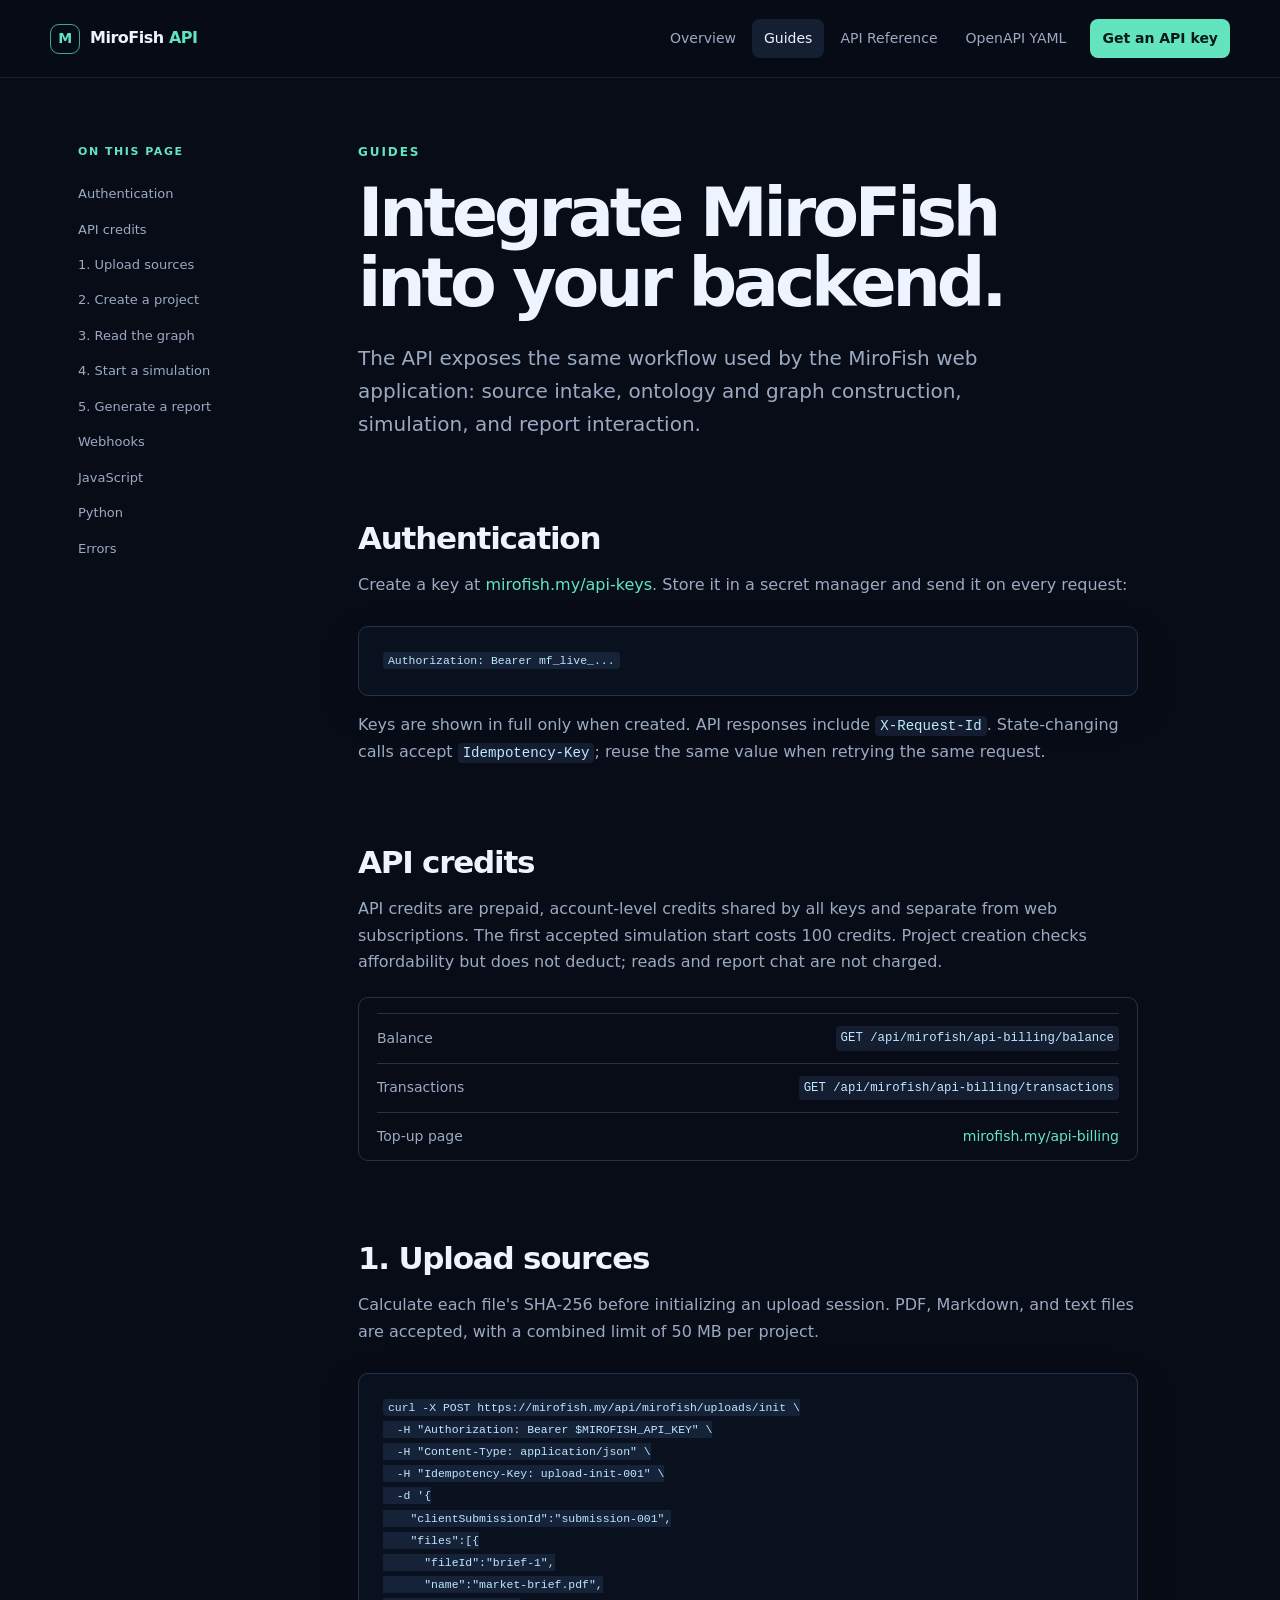
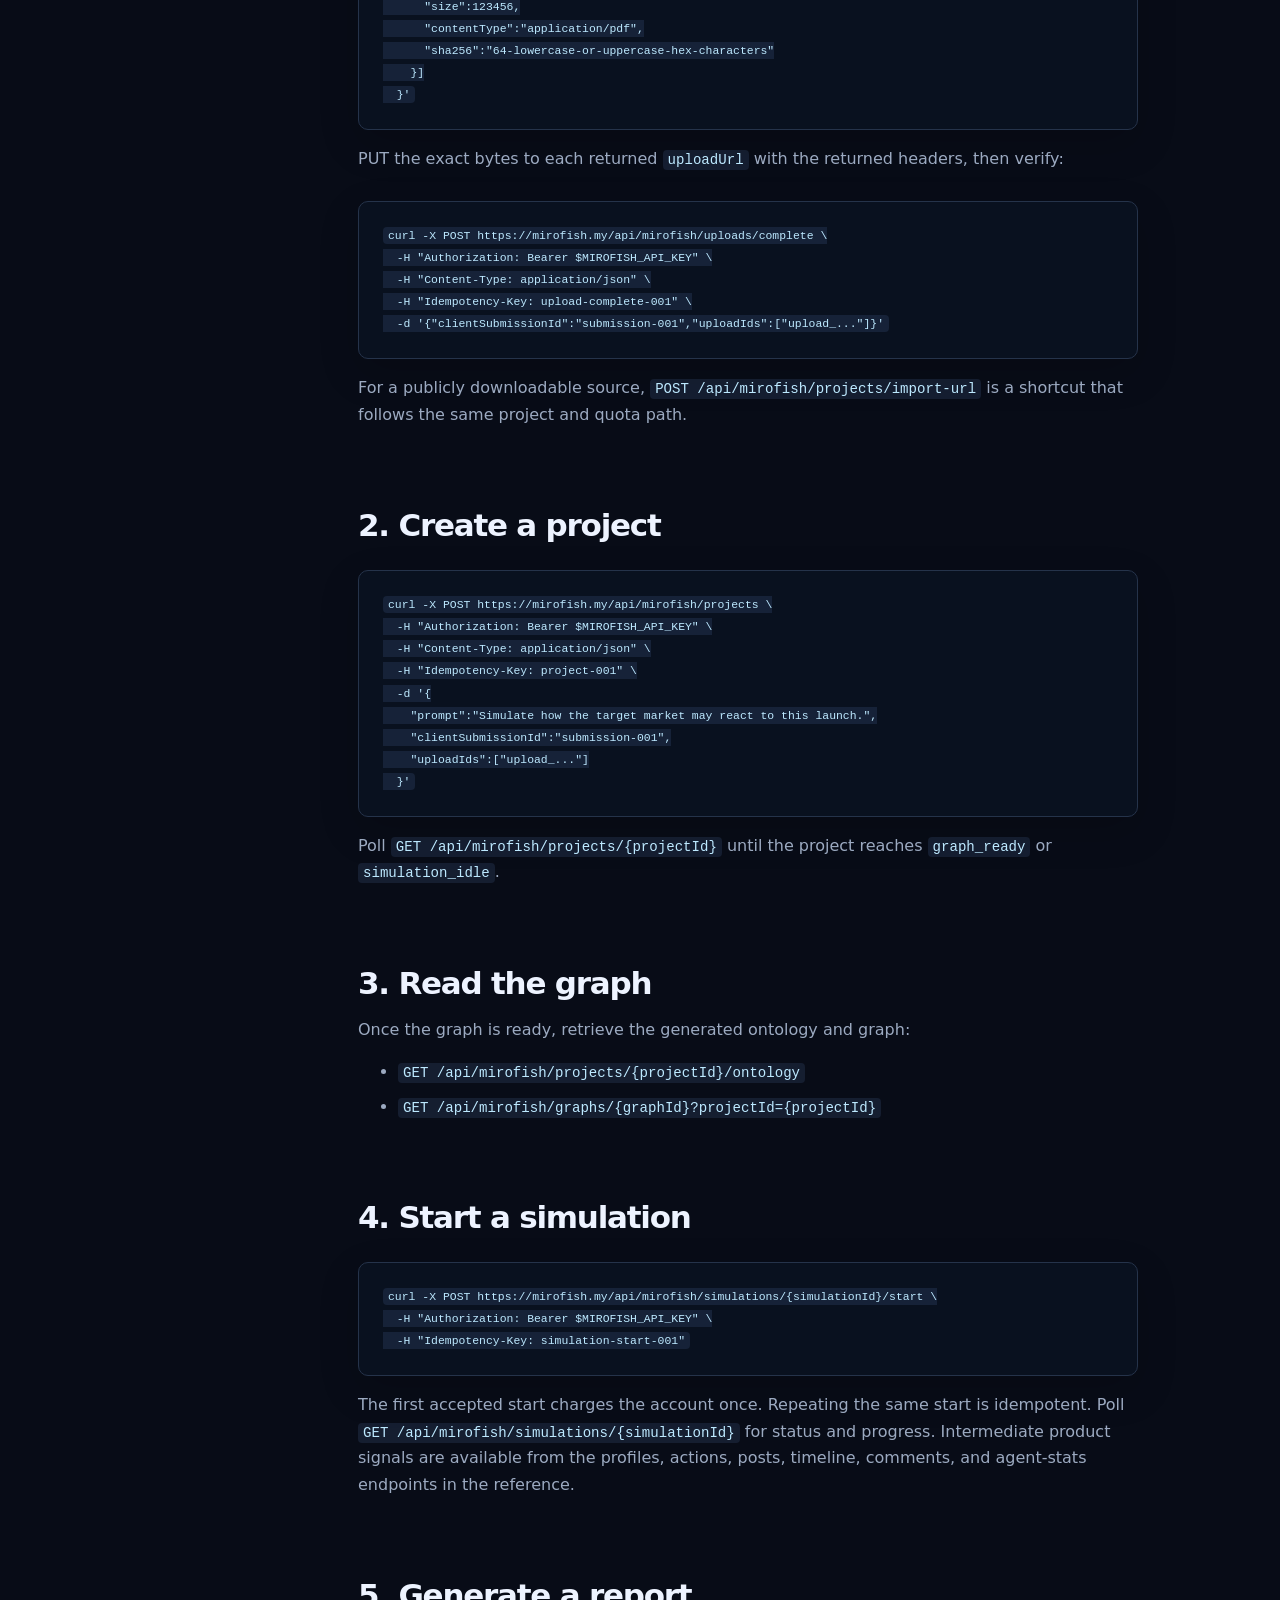
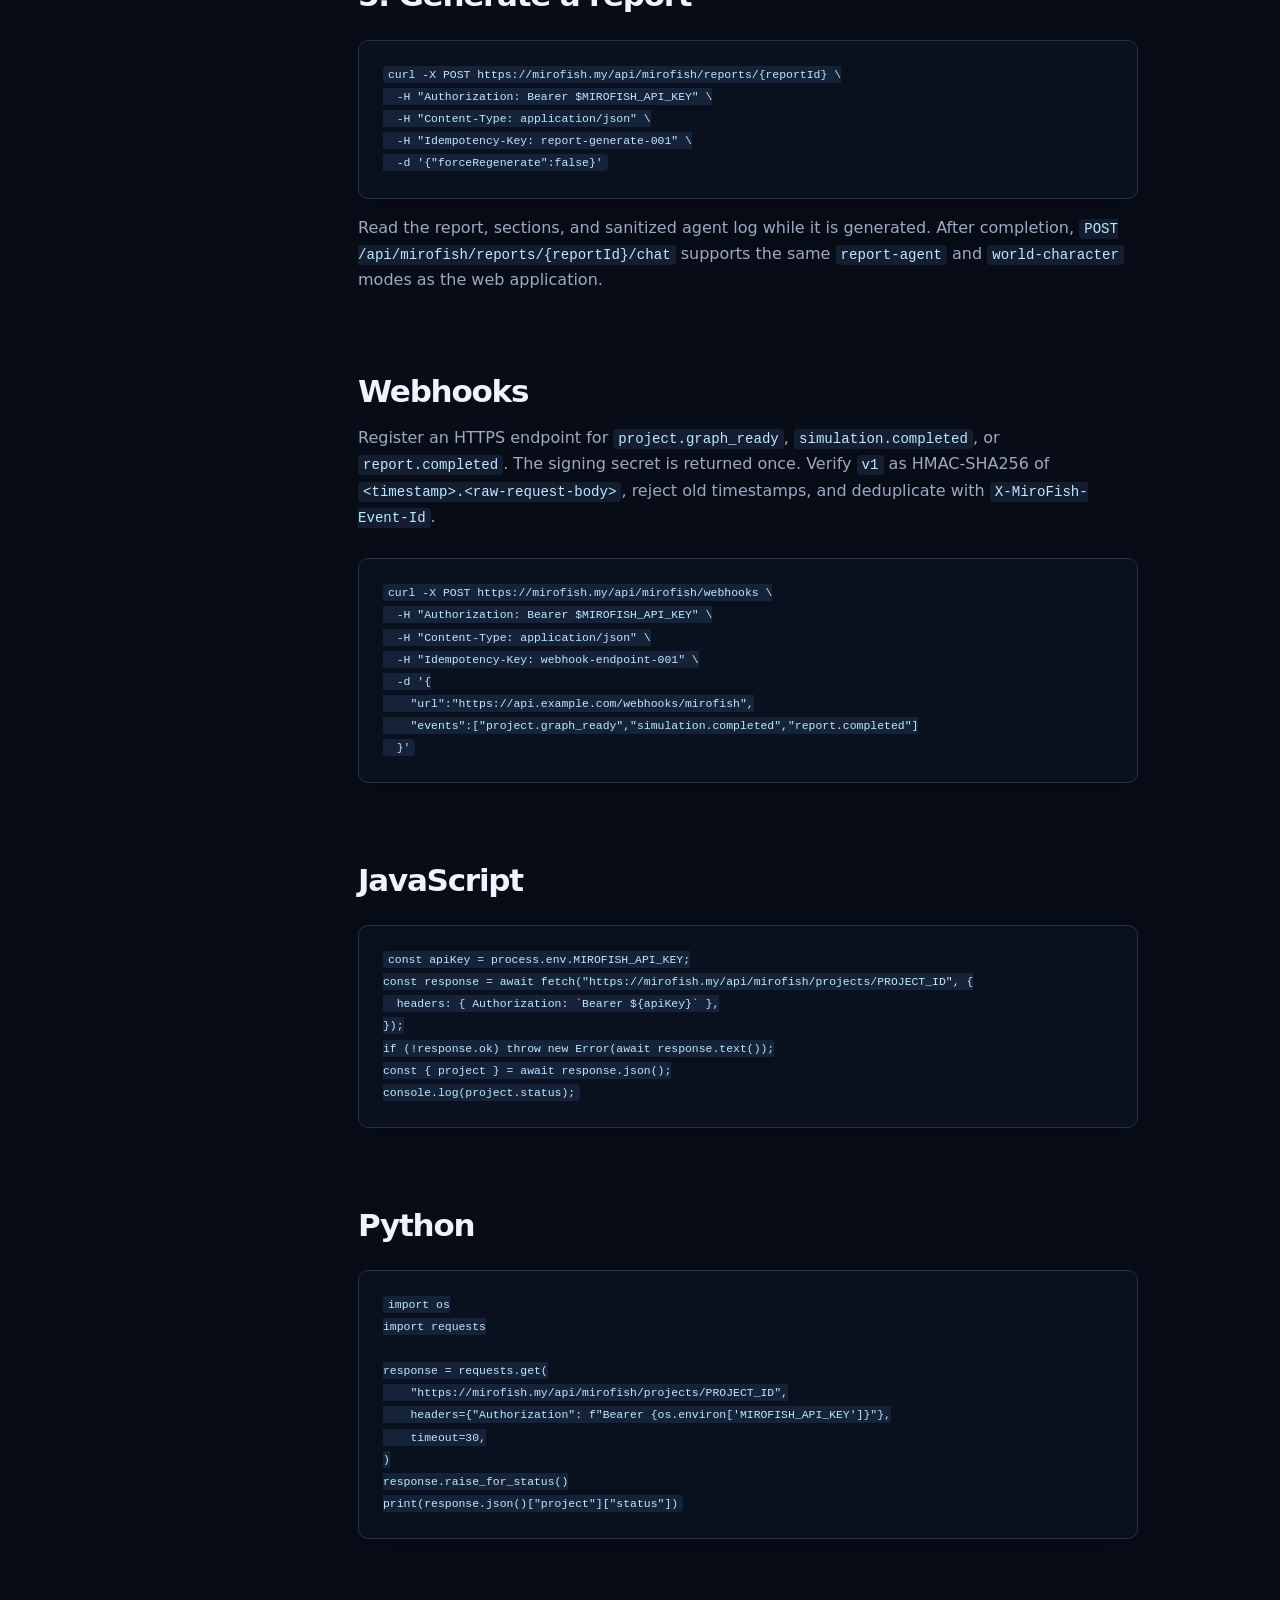
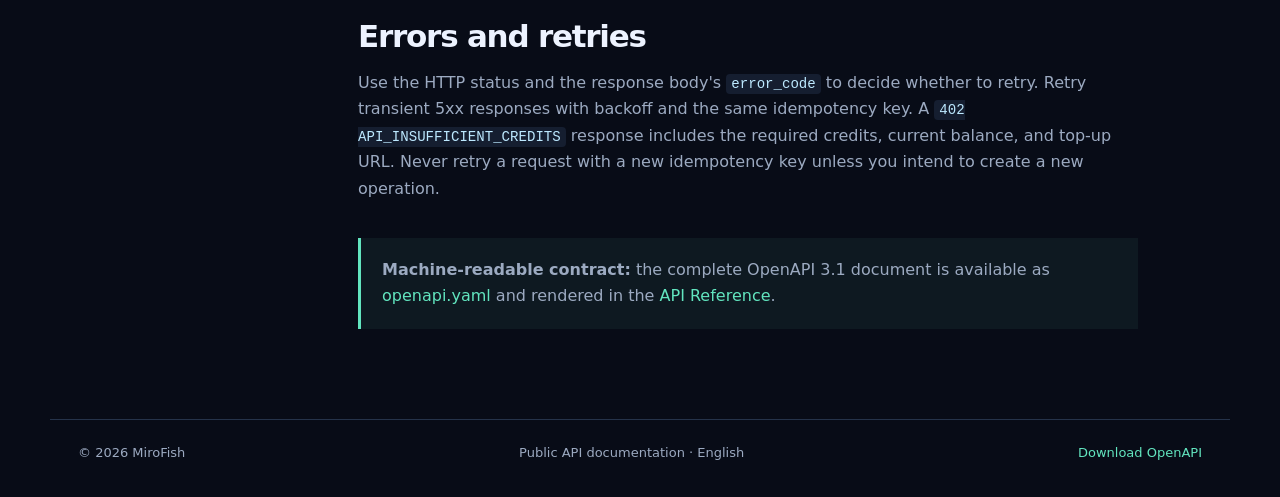
==== api-guide.html @ 49d01d0e "docs: add public MiroFish API documentation site" ====
<!doctype html>
<html lang="en">
  <head>
    <meta charset="utf-8" /><meta name="viewport" content="width=device-width, initial-scale=1" />
    <meta name="description" content="MiroFish API quickstart and integration guide." />
    <link rel="canonical" href="https://gateszhangc.github.io/mirofish-api-docs/api-guide.html" />
    <link rel="stylesheet" href="styles.css" /><title>MiroFish API Guides</title>
  </head>
  <body>
    <header class="site-header"><a class="brand" href="index.html"><span class="brand-mark">M</span><span>MiroFish <em>API</em></span></a><button class="menu-toggle" type="button" aria-expanded="false" aria-controls="site-nav">Menu</button><nav id="site-nav" class="site-nav" aria-label="Primary navigation"><a href="index.html">Overview</a><a class="active" href="api-guide.html">Guides</a><a href="reference.html">API Reference</a><a href="openapi.yaml">OpenAPI YAML</a><a class="nav-cta" href="https://mirofish.my/api-keys">Get an API key</a></nav></header>
    <main class="shell docs-layout">
      <aside class="docs-toc" aria-label="On this page"><div class="toc-title">On this page</div><a href="#authentication">Authentication</a><a href="#credits">API credits</a><a href="#upload">1. Upload sources</a><a href="#project">2. Create a project</a><a href="#graph">3. Read the graph</a><a href="#simulation">4. Start a simulation</a><a href="#report">5. Generate a report</a><a href="#webhooks">Webhooks</a><a href="#javascript">JavaScript</a><a href="#python">Python</a><a href="#errors">Errors</a></aside>
      <article class="docs-content">
        <div class="section-kicker">Guides</div><h1>Integrate MiroFish into your backend.</h1>
        <p class="lede">The API exposes the same workflow used by the MiroFish web application: source intake, ontology and graph construction, simulation, and report interaction.</p>

        <h2 id="authentication">Authentication</h2>
        <p>Create a key at <a href="https://mirofish.my/api-keys">mirofish.my/api-keys</a>. Store it in a secret manager and send it on every request:</p>
        <pre><code>Authorization: Bearer mf_live_...</code></pre>
        <p>Keys are shown in full only when created. API responses include <code>X-Request-Id</code>. State-changing calls accept <code>Idempotency-Key</code>; reuse the same value when retrying the same request.</p>

        <h2 id="credits">API credits</h2>
        <p>API credits are prepaid, account-level credits shared by all keys and separate from web subscriptions. The first accepted simulation start costs 100 credits. Project creation checks affordability but does not deduct; reads and report chat are not charged.</p>
        <div class="info-table"><div><span>Balance</span><code>GET /api/mirofish/api-billing/balance</code></div><div><span>Transactions</span><code>GET /api/mirofish/api-billing/transactions</code></div><div><span>Top-up page</span><a href="https://mirofish.my/api-billing">mirofish.my/api-billing</a></div></div>

        <h2 id="upload">1. Upload sources</h2>
        <p>Calculate each file's SHA-256 before initializing an upload session. PDF, Markdown, and text files are accepted, with a combined limit of 50 MB per project.</p>
        <pre><code>curl -X POST https://mirofish.my/api/mirofish/uploads/init \
  -H "Authorization: Bearer $MIROFISH_API_KEY" \
  -H "Content-Type: application/json" \
  -H "Idempotency-Key: upload-init-001" \
  -d '{
    "clientSubmissionId":"submission-001",
    "files":[{
      "fileId":"brief-1",
      "name":"market-brief.pdf",
      "size":123456,
      "contentType":"application/pdf",
      "sha256":"64-lowercase-or-uppercase-hex-characters"
    }]
  }'</code></pre>
        <p>PUT the exact bytes to each returned <code>uploadUrl</code> with the returned headers, then verify:</p>
        <pre><code>curl -X POST https://mirofish.my/api/mirofish/uploads/complete \
  -H "Authorization: Bearer $MIROFISH_API_KEY" \
  -H "Content-Type: application/json" \
  -H "Idempotency-Key: upload-complete-001" \
  -d '{"clientSubmissionId":"submission-001","uploadIds":["upload_..."]}'</code></pre>
        <p>For a publicly downloadable source, <code>POST /api/mirofish/projects/import-url</code> is a shortcut that follows the same project and quota path.</p>

        <h2 id="project">2. Create a project</h2>
        <pre><code>curl -X POST https://mirofish.my/api/mirofish/projects \
  -H "Authorization: Bearer $MIROFISH_API_KEY" \
  -H "Content-Type: application/json" \
  -H "Idempotency-Key: project-001" \
  -d '{
    "prompt":"Simulate how the target market may react to this launch.",
    "clientSubmissionId":"submission-001",
    "uploadIds":["upload_..."]
  }'</code></pre>
        <p>Poll <code>GET /api/mirofish/projects/{projectId}</code> until the project reaches <code>graph_ready</code> or <code>simulation_idle</code>.</p>

        <h2 id="graph">3. Read the graph</h2>
        <p>Once the graph is ready, retrieve the generated ontology and graph:</p>
        <ul><li><code>GET /api/mirofish/projects/{projectId}/ontology</code></li><li><code>GET /api/mirofish/graphs/{graphId}?projectId={projectId}</code></li></ul>

        <h2 id="simulation">4. Start a simulation</h2>
        <pre><code>curl -X POST https://mirofish.my/api/mirofish/simulations/{simulationId}/start \
  -H "Authorization: Bearer $MIROFISH_API_KEY" \
  -H "Idempotency-Key: simulation-start-001"</code></pre>
        <p>The first accepted start charges the account once. Repeating the same start is idempotent. Poll <code>GET /api/mirofish/simulations/{simulationId}</code> for status and progress. Intermediate product signals are available from the profiles, actions, posts, timeline, comments, and agent-stats endpoints in the reference.</p>

        <h2 id="report">5. Generate a report</h2>
        <pre><code>curl -X POST https://mirofish.my/api/mirofish/reports/{reportId} \
  -H "Authorization: Bearer $MIROFISH_API_KEY" \
  -H "Content-Type: application/json" \
  -H "Idempotency-Key: report-generate-001" \
  -d '{"forceRegenerate":false}'</code></pre>
        <p>Read the report, sections, and sanitized agent log while it is generated. After completion, <code>POST /api/mirofish/reports/{reportId}/chat</code> supports the same <code>report-agent</code> and <code>world-character</code> modes as the web application.</p>

        <h2 id="webhooks">Webhooks</h2>
        <p>Register an HTTPS endpoint for <code>project.graph_ready</code>, <code>simulation.completed</code>, or <code>report.completed</code>. The signing secret is returned once. Verify <code>v1</code> as HMAC-SHA256 of <code>&lt;timestamp&gt;.&lt;raw-request-body&gt;</code>, reject old timestamps, and deduplicate with <code>X-MiroFish-Event-Id</code>.</p>
        <pre><code>curl -X POST https://mirofish.my/api/mirofish/webhooks \
  -H "Authorization: Bearer $MIROFISH_API_KEY" \
  -H "Content-Type: application/json" \
  -H "Idempotency-Key: webhook-endpoint-001" \
  -d '{
    "url":"https://api.example.com/webhooks/mirofish",
    "events":["project.graph_ready","simulation.completed","report.completed"]
  }'</code></pre>

        <h2 id="javascript">JavaScript</h2>
        <pre><code>const apiKey = process.env.MIROFISH_API_KEY;
const response = await fetch("https://mirofish.my/api/mirofish/projects/PROJECT_ID", {
  headers: { Authorization: `Bearer ${apiKey}` },
});
if (!response.ok) throw new Error(await response.text());
const { project } = await response.json();
console.log(project.status);</code></pre>

        <h2 id="python">Python</h2>
        <pre><code>import os
import requests

response = requests.get(
    "https://mirofish.my/api/mirofish/projects/PROJECT_ID",
    headers={"Authorization": f"Bearer {os.environ['MIROFISH_API_KEY']}"},
    timeout=30,
)
response.raise_for_status()
print(response.json()["project"]["status"])</code></pre>

        <h2 id="errors">Errors and retries</h2>
        <p>Use the HTTP status and the response body's <code>error_code</code> to decide whether to retry. Retry transient 5xx responses with backoff and the same idempotency key. A <code>402 API_INSUFFICIENT_CREDITS</code> response includes the required credits, current balance, and top-up URL. Never retry a request with a new idempotency key unless you intend to create a new operation.</p>
        <div class="docs-callout"><strong>Machine-readable contract:</strong> the complete OpenAPI 3.1 document is available as <a href="openapi.yaml">openapi.yaml</a> and rendered in the <a href="reference.html">API Reference</a>.</div>
      </article>
    </main>
    <footer class="site-footer shell"><span>© <span data-year>2026</span> MiroFish</span><span>Public API documentation · English</span><a href="openapi.yaml">Download OpenAPI</a></footer>
    <script src="script.js"></script>
  </body>
</html>
---- styles.css ----
:root{--bg:#080c17;--panel:#101827;--panel-2:#141f31;--line:#25334a;--text:#edf3ff;--muted:#9caac1;--accent:#62e5bf;--accent-2:#81a9ff;--code:#09111f;--max:1180px;font-family:Inter,ui-sans-serif,system-ui,-apple-system,BlinkMacSystemFont,"Segoe UI",sans-serif}*{box-sizing:border-box}html{scroll-behavior:smooth}body{margin:0;background:radial-gradient(circle at 80% -10%,#203b68 0,transparent 34rem),var(--bg);color:var(--text);line-height:1.65}a{color:var(--accent);text-decoration:none}a:hover{text-decoration:underline}.shell{max-width:var(--max);margin:0 auto;padding-left:28px;padding-right:28px}.site-header{height:78px;display:flex;align-items:center;gap:32px;border-bottom:1px solid rgba(255,255,255,.08);padding:0 max(28px,calc((100vw - var(--max))/2));position:sticky;top:0;z-index:10;background:rgba(8,12,23,.84);backdrop-filter:blur(18px)}.brand{display:flex;align-items:center;gap:10px;color:var(--text);font-weight:760;letter-spacing:-.03em;white-space:nowrap}.brand:hover{text-decoration:none}.brand em{color:var(--accent);font-style:normal}.brand-mark{display:grid;place-items:center;width:30px;height:30px;border:1px solid rgba(98,229,191,.7);border-radius:9px;color:var(--accent);font-size:14px}.site-nav{display:flex;align-items:center;gap:4px;margin-left:auto}.site-nav a{color:var(--muted);font-size:14px;padding:8px 12px;border-radius:8px}.site-nav a:hover,.site-nav a.active{background:var(--panel-2);color:var(--text);text-decoration:none}.site-nav .nav-cta{margin-left:8px;background:var(--accent);color:#061a18;font-weight:750}.menu-toggle{display:none;background:none;border:1px solid var(--line);color:var(--text);border-radius:7px;padding:7px 10px}.hero{padding-top:108px;padding-bottom:100px}.eyebrow,.section-kicker{font-size:12px;text-transform:uppercase;letter-spacing:.16em;color:var(--accent);font-weight:800}.hero h1{font-size:clamp(42px,7vw,82px);line-height:1.02;letter-spacing:-.065em;max-width:850px;margin:18px 0 24px}.hero-copy{font-size:21px;color:var(--muted);max-width:680px;margin:0}.hero-actions{display:flex;flex-wrap:wrap;gap:12px;margin-top:32px}.button{display:inline-flex;align-items:center;gap:10px;padding:11px 17px;border-radius:8px;font-weight:750;border:1px solid var(--line)}.button:hover{text-decoration:none;transform:translateY(-1px)}.button.primary{background:var(--accent);color:#061a18;border-color:var(--accent)}.button.secondary{color:var(--text);background:rgba(255,255,255,.03)}.hero-note{color:var(--muted);font-size:13px;margin-top:34px}.status-dot{display:inline-block;width:8px;height:8px;border-radius:50%;background:var(--accent);box-shadow:0 0 0 5px rgba(98,229,191,.1);margin-right:8px}code{font-family:"SFMono-Regular",Consolas,"Liberation Mono",monospace;font-size:.88em;color:#bde9ff;background:rgba(129,169,255,.11);padding:2px 5px;border-radius:4px}.section-grid{display:grid;grid-template-columns:1.15fr .85fr;gap:80px;padding-top:88px;padding-bottom:88px}.section-grid h2,.workflow-section h2,.code-section h2,.bottom-cta h2{font-size:clamp(29px,4vw,49px);line-height:1.08;letter-spacing:-.045em;margin:15px 0 22px}.section-grid p{color:var(--muted);font-size:17px;max-width:650px}.callout{align-self:start;border:1px solid var(--line);background:linear-gradient(140deg,rgba(98,229,191,.09),rgba(129,169,255,.06));border-radius:13px;padding:25px}.callout-label{color:var(--text);font-size:13px;font-weight:800}.callout p{font-size:15px;margin:9px 0 18px}.workflow-section{padding-top:70px;padding-bottom:90px;border-top:1px solid var(--line)}.workflow-grid{display:grid;grid-template-columns:repeat(5,1fr);gap:10px;margin-top:36px}.workflow-card{padding:18px 15px;border:1px solid var(--line);background:rgba(16,24,39,.7);border-radius:11px;color:var(--text);min-height:190px}.workflow-card:hover{border-color:var(--accent-2);text-decoration:none;transform:translateY(-2px)}.workflow-card h3{font-size:19px;margin:22px 0 7px}.workflow-card p{font-size:14px;color:var(--muted);line-height:1.5}.step-number{font-family:monospace;color:var(--accent);font-size:13px}.code-section{padding-top:75px;padding-bottom:90px;border-top:1px solid var(--line)}.code-heading{display:flex;justify-content:space-between;align-items:end;gap:20px}.code-heading h2{margin-bottom:0}pre{overflow:auto;background:var(--code);border:1px solid var(--line);border-radius:10px;padding:23px 24px;margin:28px 0 0;color:#d7e3f7;font-size:13px;line-height:1.7;box-shadow:0 14px 40px rgba(0,0,0,.16)}.code-string{color:#b3e89f}.code-muted{color:#9aaeff}.feature-list{list-style:none;padding:0;margin:29px 0 0}.feature-list li{border-top:1px solid var(--line);padding:15px 0;color:var(--muted)}.feature-list strong{color:var(--text)}.endpoint-panel{background:var(--panel);border:1px solid var(--line);border-radius:12px;padding:25px}.endpoint-row,.info-table>div{display:flex;justify-content:space-between;gap:15px;align-items:center;border-top:1px solid var(--line);padding:12px 0;color:var(--muted);font-size:14px}.endpoint-row:first-of-type,.info-table>div:first-of-type{margin-top:15px}.endpoint-row code{white-space:nowrap}.bottom-cta{border-top:1px solid var(--line);padding-top:73px;padding-bottom:90px;display:flex;align-items:end;justify-content:space-between;gap:28px}.site-footer{border-top:1px solid var(--line);padding-top:22px;padding-bottom:34px;display:flex;gap:22px;justify-content:space-between;color:var(--muted);font-size:13px}.docs-layout{display:grid;grid-template-columns:210px minmax(0,780px);gap:70px;padding-top:65px;padding-bottom:90px}.docs-toc{position:sticky;top:105px;align-self:start;display:flex;flex-direction:column;gap:6px}.toc-title{font-size:11px;text-transform:uppercase;letter-spacing:.14em;color:var(--accent);font-weight:800;margin-bottom:12px}.docs-toc a{color:var(--muted);font-size:13px;padding:4px 0}.docs-toc a:hover{color:var(--text)}.docs-content h1,.reference-intro h1{font-size:clamp(42px,6vw,68px);line-height:1.03;letter-spacing:-.06em;margin:15px 0 24px}.docs-content h2{font-size:31px;line-height:1.1;letter-spacing:-.04em;margin:70px 0 17px;padding-top:10px}.docs-content h3{font-size:22px}.docs-content p,.docs-content li{color:var(--muted);font-size:16px}.docs-content p.lede{font-size:20px;max-width:700px}.docs-content li{margin:8px 0}.docs-callout{margin-top:36px;padding:19px 21px;border-left:3px solid var(--accent);background:rgba(98,229,191,.06);color:var(--muted)}.info-table{border:1px solid var(--line);border-radius:10px;padding:0 18px;margin-top:22px}.reference-shell{padding-top:45px}.reference-intro{max-width:750px;margin-bottom:45px}.reference-intro p{color:var(--muted)}.error-page{padding-top:160px;min-height:70vh}.error-page h1{font-size:56px;letter-spacing:-.06em;line-height:1.05}@media(max-width:900px){.site-header{padding:0 20px}.menu-toggle{display:block;margin-left:auto}.site-nav{display:none;position:absolute;left:0;right:0;top:78px;padding:12px 20px 20px;background:var(--bg);border-bottom:1px solid var(--line);flex-direction:column;align-items:stretch}.site-nav.open{display:flex}.site-nav a{padding:11px 10px}.site-nav .nav-cta{margin:6px 0 0}.shell{padding-left:20px;padding-right:20px}.hero{padding-top:78px;padding-bottom:70px}.section-grid{grid-template-columns:1fr;gap:30px;padding-top:62px;padding-bottom:62px}.workflow-grid{grid-template-columns:repeat(2,1fr)}.bottom-cta{display:block}.bottom-cta .hero-actions{margin-top:25px}.docs-layout{grid-template-columns:1fr;gap:30px;padding-top:45px}.docs-toc{position:static;display:grid;grid-template-columns:repeat(2,1fr);gap:4px 15px;border-bottom:1px solid var(--line);padding-bottom:24px}.toc-title{grid-column:1/-1}.site-footer{flex-wrap:wrap}}@media(max-width:500px){.workflow-grid{grid-template-columns:1fr}.hero h1{font-size:47px}.hero-copy{font-size:18px}.code-heading{display:block}.code-heading>a{display:inline-block;margin-top:20px}.site-footer{display:grid;gap:7px}.endpoint-row{display:block}.endpoint-row code{display:block;margin-top:4px}.docs-content h2{font-size:28px}}
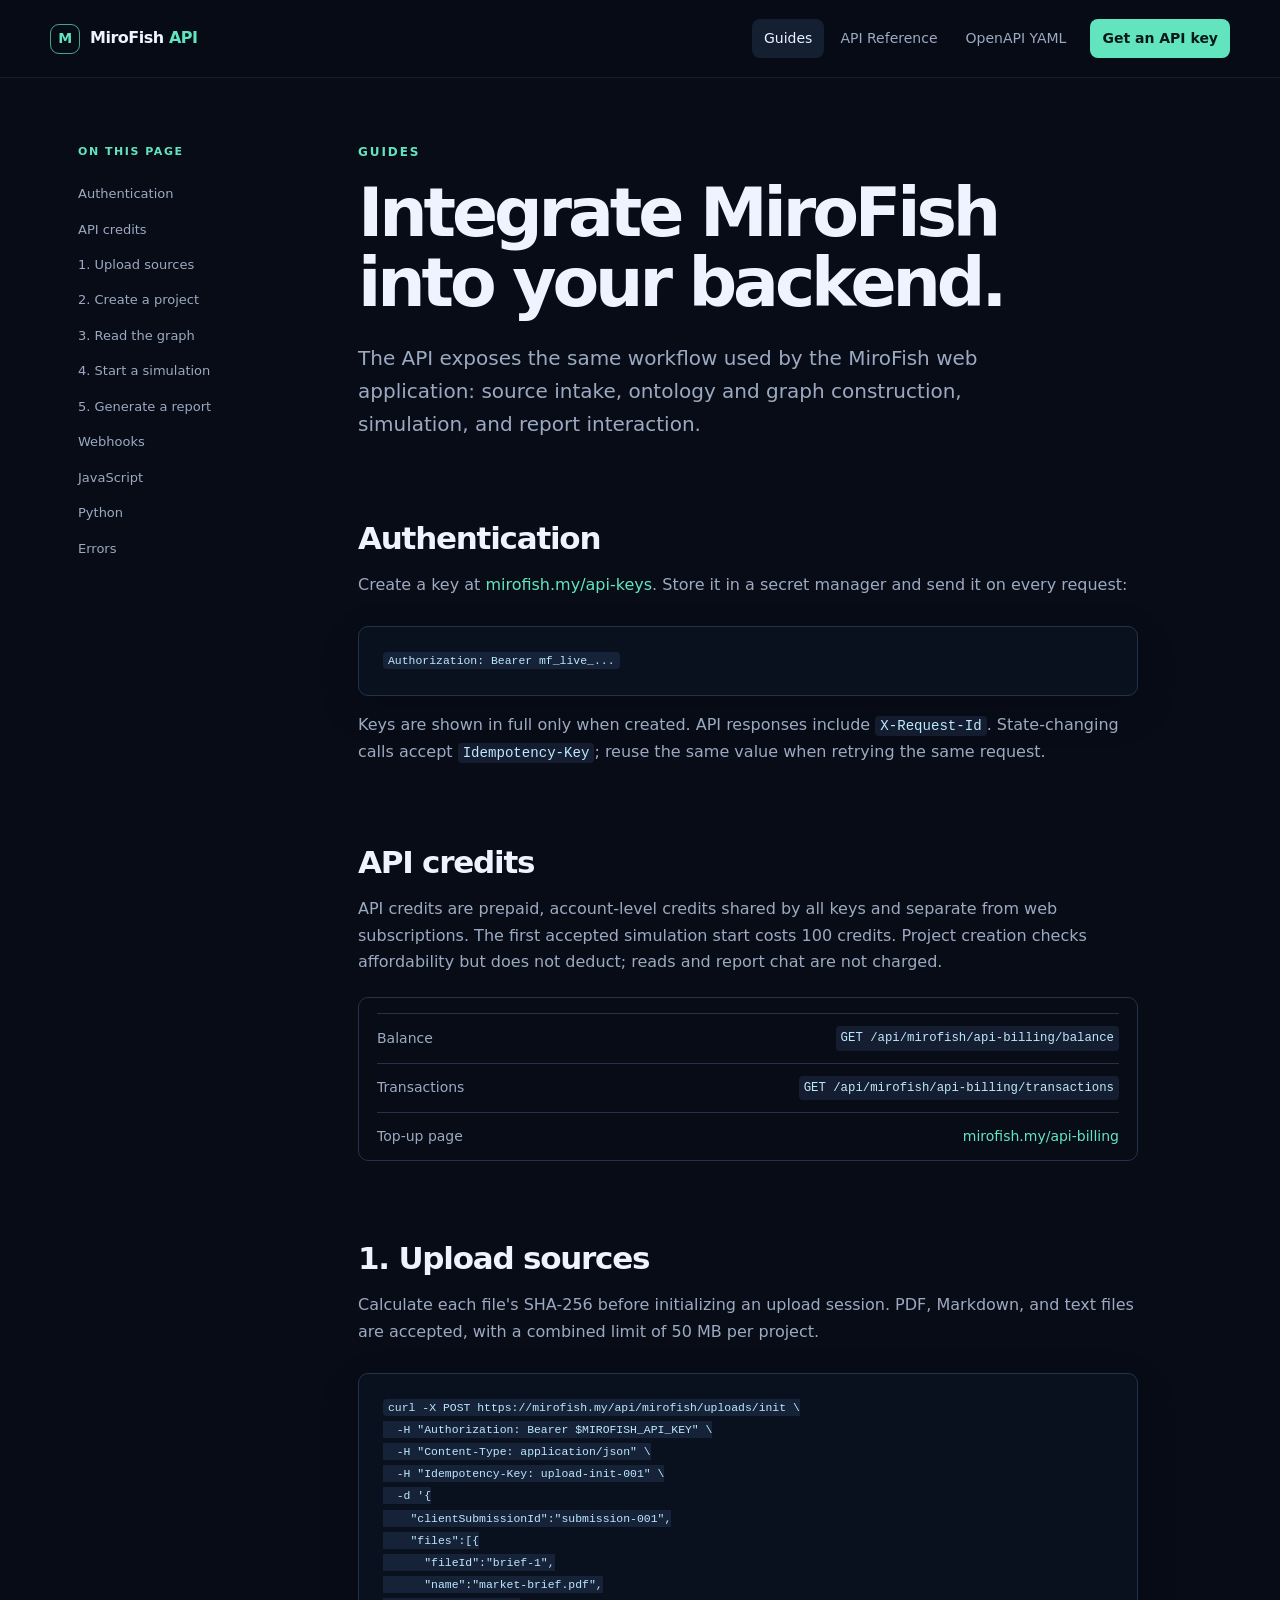
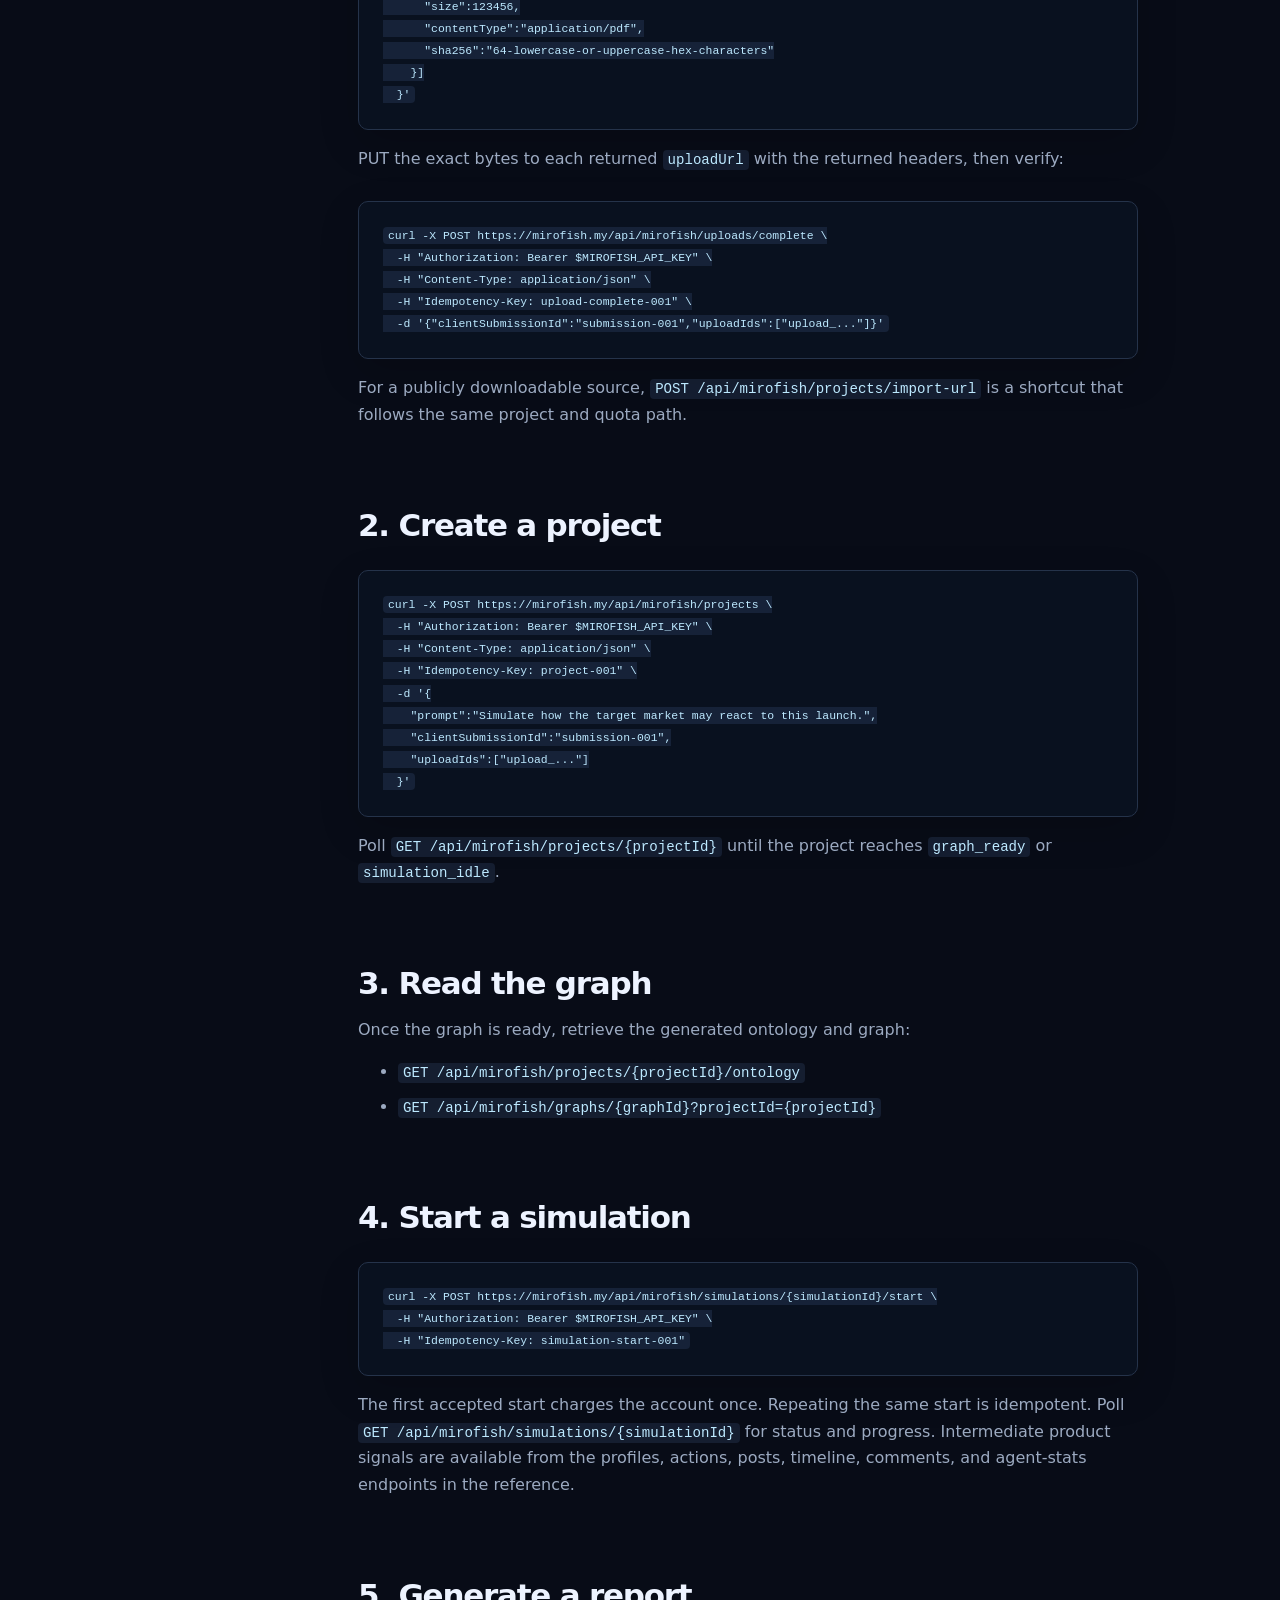
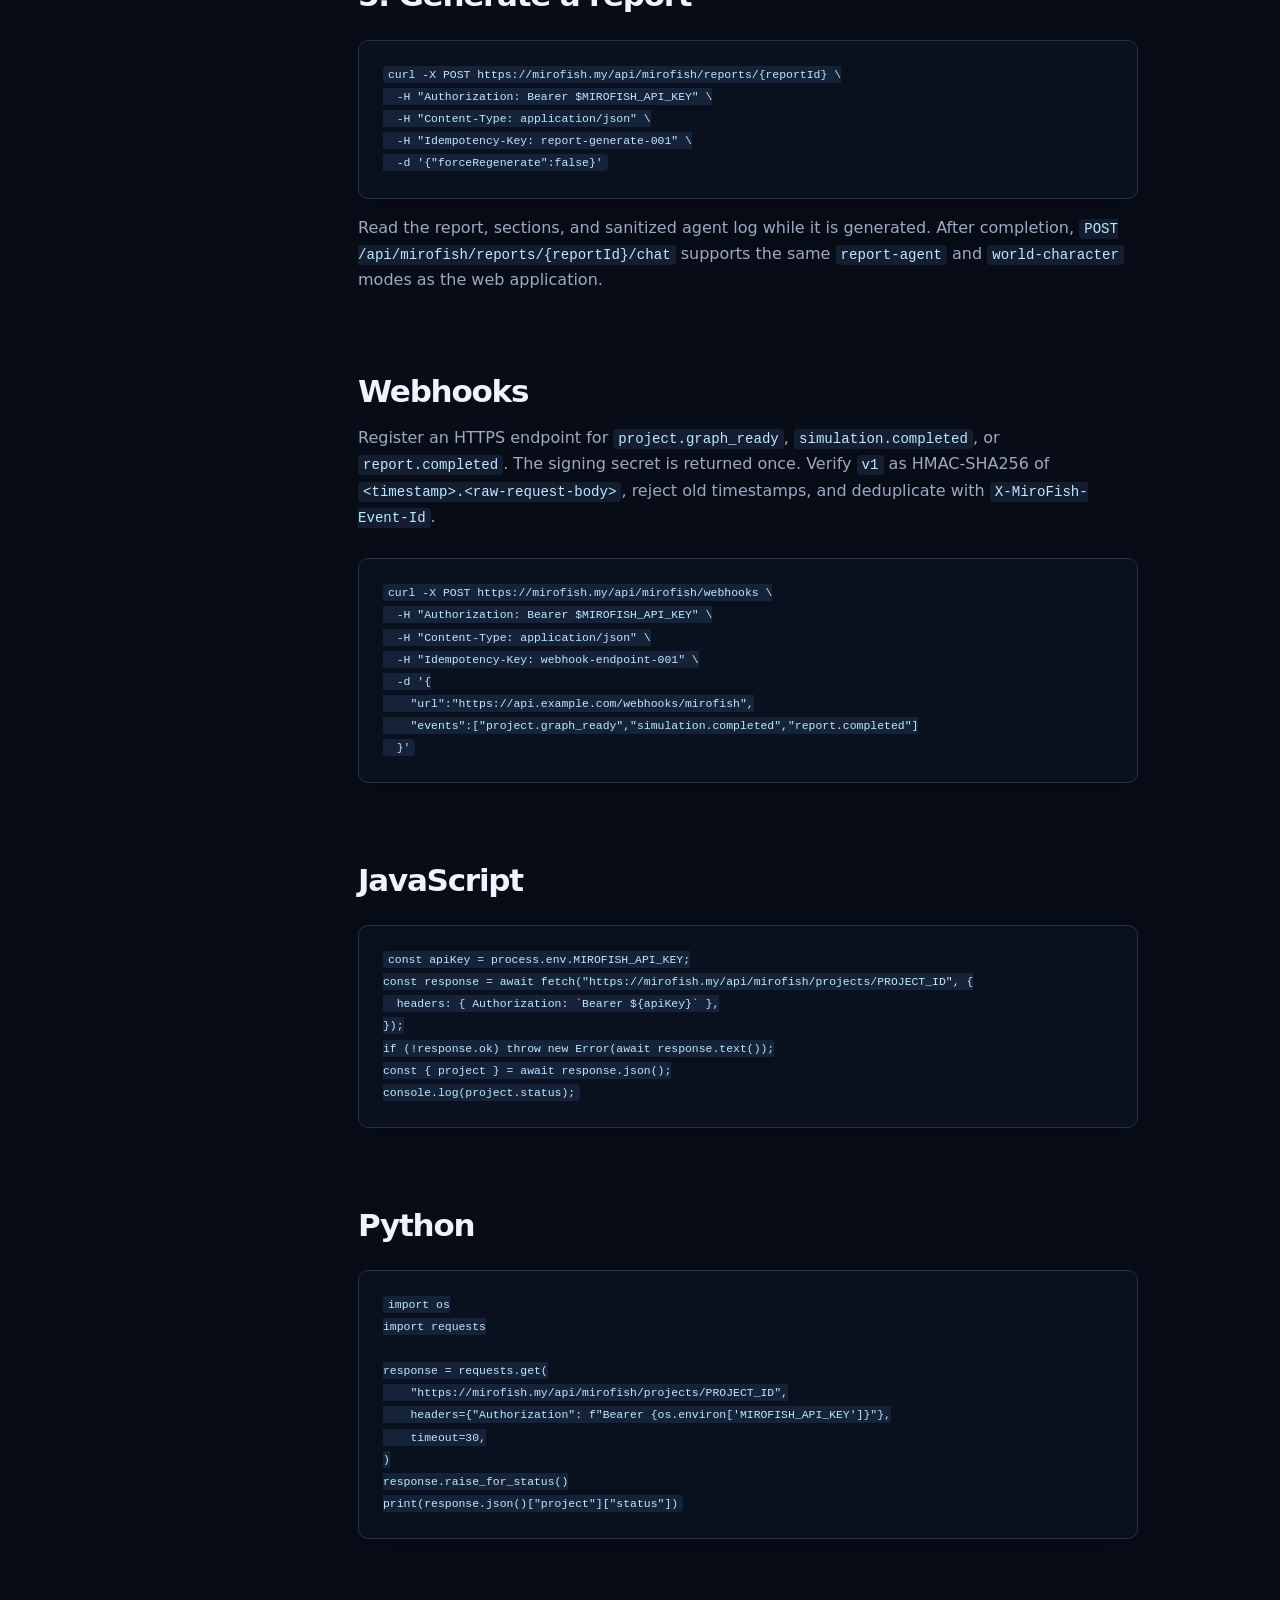
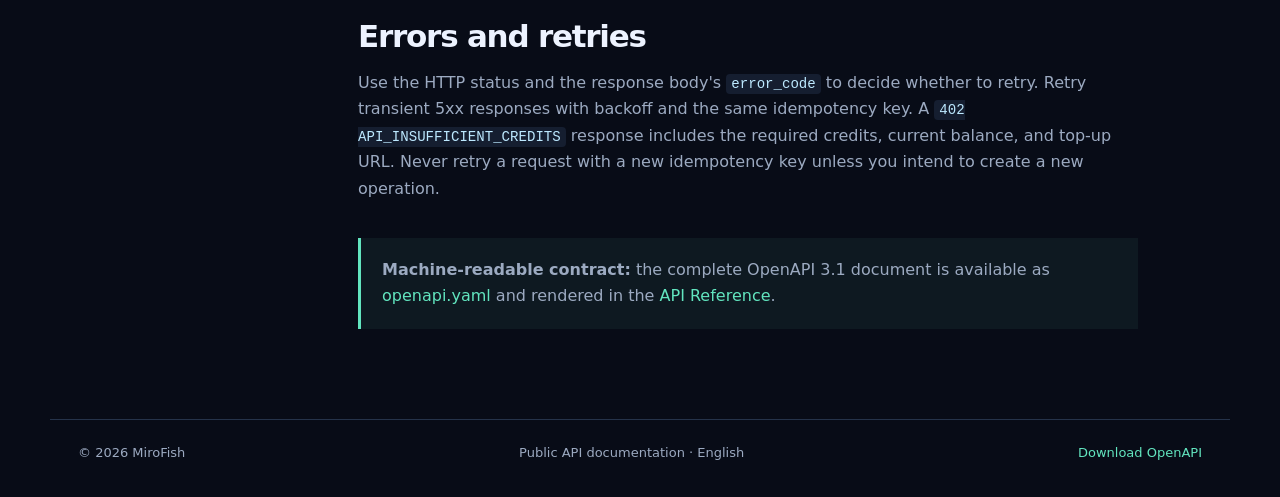
==== commit 35d685e2: "docs: make integration guide the homepage" ====
--- a/api-guide.html
+++ b/api-guide.html
@@ -1,120 +1,13 @@
 <!doctype html>
 <html lang="en">
   <head>
-    <meta charset="utf-8" /><meta name="viewport" content="width=device-width, initial-scale=1" />
-    <meta name="description" content="MiroFish API quickstart and integration guide." />
-    <link rel="canonical" href="https://gateszhangc.github.io/mirofish-api-docs/api-guide.html" />
-    <link rel="stylesheet" href="styles.css" /><title>MiroFish API Guides</title>
+    <meta charset="utf-8" />
+    <meta name="viewport" content="width=device-width, initial-scale=1" />
+    <meta http-equiv="refresh" content="0; url=index.html" />
+    <link rel="canonical" href="https://gateszhangc.github.io/mirofish-api-docs/" />
+    <title>MiroFish API Guides</title>
   </head>
   <body>
-    <header class="site-header"><a class="brand" href="index.html"><span class="brand-mark">M</span><span>MiroFish <em>API</em></span></a><button class="menu-toggle" type="button" aria-expanded="false" aria-controls="site-nav">Menu</button><nav id="site-nav" class="site-nav" aria-label="Primary navigation"><a href="index.html">Overview</a><a class="active" href="api-guide.html">Guides</a><a href="reference.html">API Reference</a><a href="openapi.yaml">OpenAPI YAML</a><a class="nav-cta" href="https://mirofish.my/api-keys">Get an API key</a></nav></header>
-    <main class="shell docs-layout">
-      <aside class="docs-toc" aria-label="On this page"><div class="toc-title">On this page</div><a href="#authentication">Authentication</a><a href="#credits">API credits</a><a href="#upload">1. Upload sources</a><a href="#project">2. Create a project</a><a href="#graph">3. Read the graph</a><a href="#simulation">4. Start a simulation</a><a href="#report">5. Generate a report</a><a href="#webhooks">Webhooks</a><a href="#javascript">JavaScript</a><a href="#python">Python</a><a href="#errors">Errors</a></aside>
-      <article class="docs-content">
-        <div class="section-kicker">Guides</div><h1>Integrate MiroFish into your backend.</h1>
-        <p class="lede">The API exposes the same workflow used by the MiroFish web application: source intake, ontology and graph construction, simulation, and report interaction.</p>
-
-        <h2 id="authentication">Authentication</h2>
-        <p>Create a key at <a href="https://mirofish.my/api-keys">mirofish.my/api-keys</a>. Store it in a secret manager and send it on every request:</p>
-        <pre><code>Authorization: Bearer mf_live_...</code></pre>
-        <p>Keys are shown in full only when created. API responses include <code>X-Request-Id</code>. State-changing calls accept <code>Idempotency-Key</code>; reuse the same value when retrying the same request.</p>
-
-        <h2 id="credits">API credits</h2>
-        <p>API credits are prepaid, account-level credits shared by all keys and separate from web subscriptions. The first accepted simulation start costs 100 credits. Project creation checks affordability but does not deduct; reads and report chat are not charged.</p>
-        <div class="info-table"><div><span>Balance</span><code>GET /api/mirofish/api-billing/balance</code></div><div><span>Transactions</span><code>GET /api/mirofish/api-billing/transactions</code></div><div><span>Top-up page</span><a href="https://mirofish.my/api-billing">mirofish.my/api-billing</a></div></div>
-
-        <h2 id="upload">1. Upload sources</h2>
-        <p>Calculate each file's SHA-256 before initializing an upload session. PDF, Markdown, and text files are accepted, with a combined limit of 50 MB per project.</p>
-        <pre><code>curl -X POST https://mirofish.my/api/mirofish/uploads/init \
-  -H "Authorization: Bearer $MIROFISH_API_KEY" \
-  -H "Content-Type: application/json" \
-  -H "Idempotency-Key: upload-init-001" \
-  -d '{
-    "clientSubmissionId":"submission-001",
-    "files":[{
-      "fileId":"brief-1",
-      "name":"market-brief.pdf",
-      "size":123456,
-      "contentType":"application/pdf",
-      "sha256":"64-lowercase-or-uppercase-hex-characters"
-    }]
-  }'</code></pre>
-        <p>PUT the exact bytes to each returned <code>uploadUrl</code> with the returned headers, then verify:</p>
-        <pre><code>curl -X POST https://mirofish.my/api/mirofish/uploads/complete \
-  -H "Authorization: Bearer $MIROFISH_API_KEY" \
-  -H "Content-Type: application/json" \
-  -H "Idempotency-Key: upload-complete-001" \
-  -d '{"clientSubmissionId":"submission-001","uploadIds":["upload_..."]}'</code></pre>
-        <p>For a publicly downloadable source, <code>POST /api/mirofish/projects/import-url</code> is a shortcut that follows the same project and quota path.</p>
-
-        <h2 id="project">2. Create a project</h2>
-        <pre><code>curl -X POST https://mirofish.my/api/mirofish/projects \
-  -H "Authorization: Bearer $MIROFISH_API_KEY" \
-  -H "Content-Type: application/json" \
-  -H "Idempotency-Key: project-001" \
-  -d '{
-    "prompt":"Simulate how the target market may react to this launch.",
-    "clientSubmissionId":"submission-001",
-    "uploadIds":["upload_..."]
-  }'</code></pre>
-        <p>Poll <code>GET /api/mirofish/projects/{projectId}</code> until the project reaches <code>graph_ready</code> or <code>simulation_idle</code>.</p>
-
-        <h2 id="graph">3. Read the graph</h2>
-        <p>Once the graph is ready, retrieve the generated ontology and graph:</p>
-        <ul><li><code>GET /api/mirofish/projects/{projectId}/ontology</code></li><li><code>GET /api/mirofish/graphs/{graphId}?projectId={projectId}</code></li></ul>
-
-        <h2 id="simulation">4. Start a simulation</h2>
-        <pre><code>curl -X POST https://mirofish.my/api/mirofish/simulations/{simulationId}/start \
-  -H "Authorization: Bearer $MIROFISH_API_KEY" \
-  -H "Idempotency-Key: simulation-start-001"</code></pre>
-        <p>The first accepted start charges the account once. Repeating the same start is idempotent. Poll <code>GET /api/mirofish/simulations/{simulationId}</code> for status and progress. Intermediate product signals are available from the profiles, actions, posts, timeline, comments, and agent-stats endpoints in the reference.</p>
-
-        <h2 id="report">5. Generate a report</h2>
-        <pre><code>curl -X POST https://mirofish.my/api/mirofish/reports/{reportId} \
-  -H "Authorization: Bearer $MIROFISH_API_KEY" \
-  -H "Content-Type: application/json" \
-  -H "Idempotency-Key: report-generate-001" \
-  -d '{"forceRegenerate":false}'</code></pre>
-        <p>Read the report, sections, and sanitized agent log while it is generated. After completion, <code>POST /api/mirofish/reports/{reportId}/chat</code> supports the same <code>report-agent</code> and <code>world-character</code> modes as the web application.</p>
-
-        <h2 id="webhooks">Webhooks</h2>
-        <p>Register an HTTPS endpoint for <code>project.graph_ready</code>, <code>simulation.completed</code>, or <code>report.completed</code>. The signing secret is returned once. Verify <code>v1</code> as HMAC-SHA256 of <code>&lt;timestamp&gt;.&lt;raw-request-body&gt;</code>, reject old timestamps, and deduplicate with <code>X-MiroFish-Event-Id</code>.</p>
-        <pre><code>curl -X POST https://mirofish.my/api/mirofish/webhooks \
-  -H "Authorization: Bearer $MIROFISH_API_KEY" \
-  -H "Content-Type: application/json" \
-  -H "Idempotency-Key: webhook-endpoint-001" \
-  -d '{
-    "url":"https://api.example.com/webhooks/mirofish",
-    "events":["project.graph_ready","simulation.completed","report.completed"]
-  }'</code></pre>
-
-        <h2 id="javascript">JavaScript</h2>
-        <pre><code>const apiKey = process.env.MIROFISH_API_KEY;
-const response = await fetch("https://mirofish.my/api/mirofish/projects/PROJECT_ID", {
-  headers: { Authorization: `Bearer ${apiKey}` },
-});
-if (!response.ok) throw new Error(await response.text());
-const { project } = await response.json();
-console.log(project.status);</code></pre>
-
-        <h2 id="python">Python</h2>
-        <pre><code>import os
-import requests
-
-response = requests.get(
-    "https://mirofish.my/api/mirofish/projects/PROJECT_ID",
-    headers={"Authorization": f"Bearer {os.environ['MIROFISH_API_KEY']}"},
-    timeout=30,
-)
-response.raise_for_status()
-print(response.json()["project"]["status"])</code></pre>
-
-        <h2 id="errors">Errors and retries</h2>
-        <p>Use the HTTP status and the response body's <code>error_code</code> to decide whether to retry. Retry transient 5xx responses with backoff and the same idempotency key. A <code>402 API_INSUFFICIENT_CREDITS</code> response includes the required credits, current balance, and top-up URL. Never retry a request with a new idempotency key unless you intend to create a new operation.</p>
-        <div class="docs-callout"><strong>Machine-readable contract:</strong> the complete OpenAPI 3.1 document is available as <a href="openapi.yaml">openapi.yaml</a> and rendered in the <a href="reference.html">API Reference</a>.</div>
-      </article>
-    </main>
-    <footer class="site-footer shell"><span>© <span data-year>2026</span> MiroFish</span><span>Public API documentation · English</span><a href="openapi.yaml">Download OpenAPI</a></footer>
-    <script src="script.js"></script>
+    <p>Redirecting to the <a href="index.html">MiroFish API Guides</a>…</p>
   </body>
 </html>
